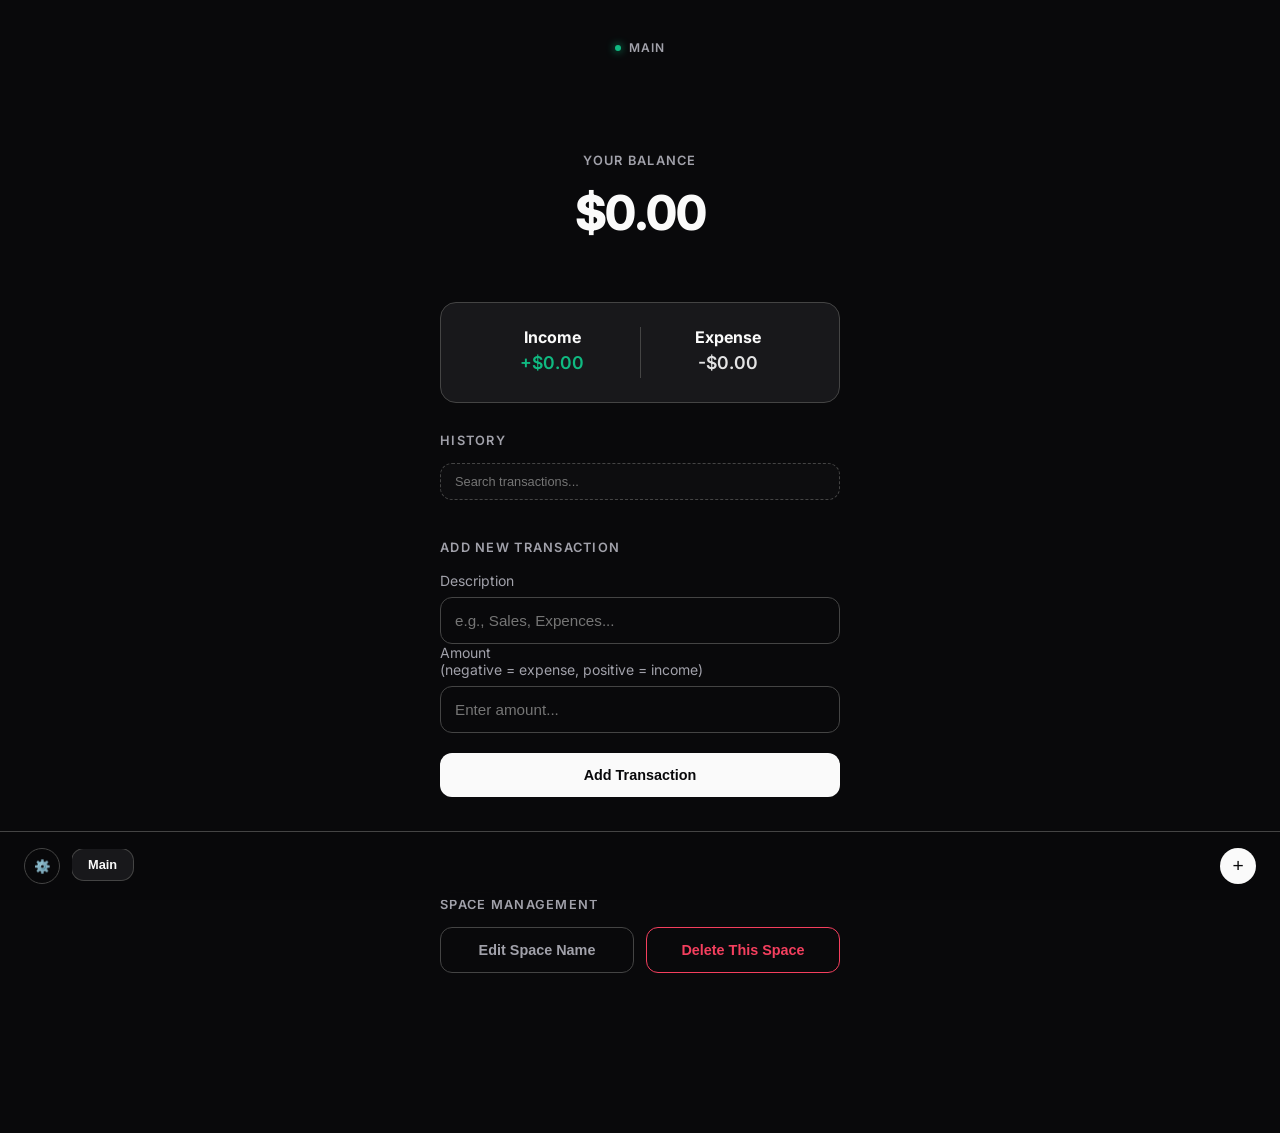
==== index.html @ cde17d9a "all done" ====
<!DOCTYPE html>
<html lang="en">
<head>
    <meta charset="UTF-8">
    <meta name="viewport" content="width=device-width, initial-scale=1.0">
    <title>Money Tracker</title>
    <link rel="preconnect" href="https://fonts.googleapis.com">
    <link rel="preconnect" href="https://fonts.gstatic.com" crossorigin>
    <link href="https://fonts.googleapis.com/css2?family=Inter:wght@400;500;600;700&display=swap" rel="stylesheet">
    <link rel="stylesheet" href="styles.css">
</head>
<body>
    <div class="container">
        <header class="app-header">
            <div class="status-dot"></div>
            <span id="current-space-name">Main</span>
        </header>

        <div class="balance-hero">
            <h3>Your Balance</h3>
            <h1 id="balance" class="balance">$0.00</h1>
        </div>

        <div class="inc-exp-container">
            <div>
                <h4>Income</h4>
                <p id="money-plus" class="money plus">+$0.00</p>
            </div>
            <div>
                <h4>Expense</h4>
                <p id="money-minus" class="money minus">-$0.00</p>
            </div>
        </div>

        <h3>History</h3>
        <div class="search-container">
            <input type="text" id="search" placeholder="Search transactions..." autocomplete="off" />
        </div>
        <ul id="list" class="list"></ul>

        <h3>Add New Transaction</h3>
        <form id="form">
            <div class="form-control">
                <label for="text">Description</label>
                <input type="text" id="text" placeholder="e.g., Sales, Expences..." required />
            </div>
            <div class="form-control">
                <label for="amount">Amount <br /> (negative = expense, positive = income)</label>
                <input type="number" step="0.01" id="amount" placeholder="Enter amount..." required />
            </div>
        <br>
            <button class="btn">Add Transaction</button>
        </form>
<br><br><br>
        <div class="space-management">
            <h3>Space Management</h3>
            <div class="space-actions">
                <button class="btn btn-ghost" id="edit-space-btn">Edit Space Name</button>
                <button class="btn btn-danger-ghost" id="delete-space-btn">Delete This Space</button>
            </div>
        </div>
    </div>

    <nav class="bottom-nav">
        <button class="nav-icon-btn" id="settings-btn" title="Settings">⚙️</button>
        <div class="spaces-container" id="spaces-list">
            <!-- Spaces will be injected here -->
        </div>
        <button class="add-space-btn" id="add-space-btn" title="Add Tracking Space">+</button>
    </nav>

    <!-- Modal Overlay -->
    <div class="modal-overlay" id="modal-overlay">
        <div class="modal">
            <h3>New Tracking Space</h3>
            <form id="space-form">
                <div class="form-control">
                    <label for="space-name">Space Name</label>
                    <input type="text" id="space-name" placeholder="e.g., Business, Savings..." required />
                </div>
                <div class="form-control">
                    <label for="space-desc">Description (Optional)</label>
                    <input type="text" id="space-desc" placeholder="What is this space for?" />
                </div>
                <div class="modal-actions">
                    <button type="button" class="btn btn-ghost" id="close-modal">Cancel</button>
                    <button type="submit" class="btn">Create Space</button>
                </div>
            </form>
        </div>
    </div>

    <!-- Settings Modal -->
    <div class="modal-overlay" id="settings-overlay">
        <div class="modal">
            <h3>Settings</h3>
            <form id="settings-form">
                <div class="form-control">
                    <label for="currency-select">Currency</label>
                    <select id="currency-select">
                        <option value="USD">USD ($)</option>
                        <option value="EUR">EUR (€)</option>
                        <option value="GBP">GBP (£)</option>
                        <option value="JPY">JPY (¥)</option>
                        <option value="INR">INR (₹)</option>
                    </select>
                </div>
                <div class="form-control">
                    <label for="theme-select">Theme</label>
                    <select id="theme-select">
                        <option value="dark">Dark Mode</option>
                        <option value="light">Light Mode</option>
                    </select>
                </div>
                <div class="modal-actions">
                    <button type="button" class="btn btn-danger" id="clear-data">Clear All Data</button>
                    <button type="submit" class="btn">Save Settings</button>
                </div>
            </form>
        </div>
    </div>

    <script src="main.js"></script>
</body>
</html>
---- styles.css ----
:root {
  --bg-color: #09090b; /* Zinc 950 */
  --card-bg: #18181b; /* Zinc 900 */
  --border-color: #444444; /* Zinc 800 */
  --text-main: #fafafa;
  --text-muted: #a1a1aa;
  --income: #10b981; /* Emerald 500 */
  --expense: #f43f5e; /* Rose 500 */
  --accent: #ffffff;
  --accent-muted: #3f3f46;
  --radius: 16px;
  --transition: all 0.2s ease;
}

[data-theme="light"] {
  --bg-color: #f1f5f9;
  --card-bg: #ffffff;
  --border-color: #5c5c5c;
  --text-main: #0f172a;
  --text-muted: #64748b;
}

* {
  box-sizing: border-box;
  margin: 0;
  padding: 0;
}

body {
  background-color: var(--bg-color);
  color: var(--text-main);
  display: flex;
  flex-direction: column;
  align-items: center;
  justify-content: flex-start;
  min-height: 100vh;
  font-family: 'Inter', -apple-system, sans-serif;
  padding: 40px 20px 120px 20px;
  -webkit-font-smoothing: antialiased;
}

.container {
  width: 100%;
  max-width: 400px;
}

.app-header {
    display: flex;
    align-items: center;
    justify-content: center;
    gap: 8px;
    margin-bottom: 3rem;
    font-size: 0.75rem;
    font-weight: 600;
    text-transform: uppercase;
    letter-spacing: 0.1em;
    color: var(--text-muted);
}

.status-dot {
    width: 6px;
    height: 6px;
    background-color: var(--income);
    border-radius: 50%;
    box-shadow: 0 0 8px var(--income);
}

h3 {
  font-size: 0.8rem;
  font-weight: 600;
  text-transform: uppercase;
  letter-spacing: 0.1em;
  color: var(--text-muted);
  margin: 30px 0 15px;
}

.balance-hero {
  text-align: center;
  margin-bottom: 40px;
  padding: 20px 0;
}

.balance {
  font-size: 3rem;
  font-weight: 800;
  letter-spacing: -0.03em;
  margin-top: 10px;
  transition: var(--transition);
  color: var(--text-main);
  font-variant-numeric: tabular-nums;
}

.balance.negative {
  color: var(--expense);
  -webkit-text-fill-color: var(--expense);
}

.inc-exp-container {
  background-color: var(--card-bg);
  border: 1px solid var(--border-color);
  padding: 24px;
  display: flex;
  justify-content: space-between;
  margin: 20px 0;
  border-radius: var(--radius);
}

.inc-exp-container > div {
  flex: 1;
  text-align: center;
}

.inc-exp-container > div:first-of-type {
  border-right: 1px solid var(--border-color);
}

.money {
  font-size: 1.1rem;
  font-weight: 600;
  margin: 5px 0;
}

.money.plus {
  color: var(--income);
}

.money.minus {
  color: var(--text-main);
  opacity: 0.9;
}

label {
  display: inline-block;
  font-size: 0.875rem;
  margin-bottom: 8px;
  color: var(--text-muted);
}

input {
  background-color: transparent;
  border: 1px solid var(--border-color);
  border-radius: 12px;
  color: var(--text-main);
  display: block;
  font-size: 0.95rem;
  padding: 14px;
  width: 100%;
  transition: var(--transition);
}

select {
  background-color: var(--bg-color);
  border: 1px solid var(--border-color);
  border-radius: 12px;
  color: var(--text-main);
  display: block;
  font-size: 0.95rem;
  padding: 14px;
  width: 100%;
  cursor: pointer;
}

input:focus {
  outline: none;
  border-color: var(--text-muted);
  background-color: rgba(255, 255, 255, 0.03);
}

.btn {
  background-color: var(--text-main);
  color: var(--bg-color);
  border: 0;
  display: block;
  font-size: 0.9rem;
  font-weight: 700;
  padding: 14px;
  width: 100%;
  border-radius: 12px;
  transition: var(--transition);
  cursor: pointer;
}

.btn-danger {
    background-color: var(--expense);
    color: white;
}

.btn:hover {
  opacity: 0.9;
  transform: translateY(-1px);
}

.list {
  list-style-type: none;
  margin-bottom: 40px;
}

.list li {
  border-bottom: 1px solid var(--border-color);
  display: flex;
  justify-content: space-between;
  align-items: center;
  padding: 16px 4px;
  transition: var(--transition);
  font-variant-numeric: tabular-nums;
}

.list li:hover {
  background-color: rgba(255, 255, 255, 0.02);
  padding-left: 12px;
  padding-right: 12px;
  border-radius: 8px;
}

.search-container {
    margin-bottom: 12px;
}

.search-container input {
    font-size: 0.8rem;
    padding: 10px 14px;
    background-color: rgba(255, 255, 255, 0.02);
    border-style: dashed;
}

.transaction-info {
    display: flex;
    flex-direction: column;
}

.transaction-date {
    font-size: 0.7rem;
    color: var(--text-muted);
    margin-top: 2px;
}

.transaction-amount {
    display: flex;
    align-items: center;
    gap: 12px;
}

.list li span {
    font-weight: 600;
}

.delete-btn {
  cursor: pointer;
  background-color: transparent;
  border: 1px solid var(--border-color);
  color: var(--expense);
  font-size: 0.7rem;
  font-weight: 600;
  padding: 6px 10px;
  border-radius: 8px;
  opacity: 0;
  transition: var(--transition);
}

.list li:hover .delete-btn {
  opacity: 1;
}

/* Bottom Navbar */
.bottom-nav {
    position: fixed;
    bottom: 0;
    left: 0;
    right: 0;
    background-color: rgba(9, 9, 11, 0.8);
    backdrop-filter: blur(10px);
    border-top: 1px solid var(--border-color);
    display: flex;
    align-items: center;
    padding: 16px 24px;
    z-index: 1000;
    gap: 12px;
}

.spaces-container {
    display: flex;
    gap: 8px;
    overflow-x: auto;
    flex: 1;
    padding-bottom: 4px; /* Space for scrollbar if needed */
}

.spaces-container::-webkit-scrollbar {
    height: 4px;
}

.space-tab {
    background: transparent;
    border: none;
    color: var(--text-muted);
    padding: 8px 16px;
    border-radius: 12px;
    white-space: nowrap;
    cursor: pointer;
    font-size: 0.8rem;
    font-weight: 600;
    transition: var(--transition);
}

.space-tab.active {
    background-color: var(--card-bg);
    color: var(--text-main);
    box-shadow: 0 0 0 1px var(--border-color);
}

.add-space-btn {
    background-color: var(--text-main);
    color: var(--bg-color);
    border: none;
    width: 36px;
    height: 36px;
    border-radius: 50%;
    cursor: pointer;
    font-size: 1.2rem;
}

.space-management {
    margin-top: 40px; /* Provides clear separation from the form above */
    margin-bottom: 40px; /* Ensures space before the bottom nav if it wasn't fixed */
}

.space-management h3 {
    margin-top: 0; /* Resets the default h3 top margin within this section */
    margin-bottom: 15px; /* Keeps consistent spacing below the heading */
}

.space-actions {
    display: flex;
    gap: 12px;
    margin-bottom: 20px;
}

.btn-danger-ghost {
    background-color: transparent;
    border: 1px solid var(--expense);
    color: var(--expense);
}

.btn-danger-ghost:hover {
    background-color: var(--expense);
    color: white;
}

.nav-icon-btn {
    background: transparent;
    border: 1px solid var(--border-color);
    color: var(--text-main);
    width: 36px;
    height: 36px;
    border-radius: 50%;
    cursor: pointer;
    display: flex;
    align-items: center;
    justify-content: center;
}

/* Modal Styles */
.modal-overlay {
    position: fixed;
    top: 0;
    left: 0;
    width: 100%;
    height: 100%;
    background-color: rgba(15, 23, 42, 0.8);
    backdrop-filter: blur(8px);
    display: none;
    align-items: center;
    justify-content: center;
    z-index: 2000;
    padding: 20px;
}

.modal-overlay.active {
    display: flex;
}

.modal {
    background-color: var(--card-bg);
    border: 1px solid var(--border-color);
    border-radius: var(--radius);
    padding: 24px;
    width: 100%;
    max-width: 400px;
    box-shadow: 0 25px 50px -12px rgba(0, 0, 0, 0.5);
}

.modal h3 {
    margin-top: 0;
    border: none;
    color: var(--text-main);
    font-size: 1.25rem;
    text-transform: none;
    letter-spacing: normal;
}

.modal-actions {
    display: flex;
    gap: 12px;
    margin-top: 24px;
}

.btn-ghost {
    background-color: transparent;
    border: 1px solid var(--border-color);
    color: var(--text-muted);
}

.btn-ghost:hover {
    background-color: rgba(255, 255, 255, 0.05);
    color: var(--text-main);
}
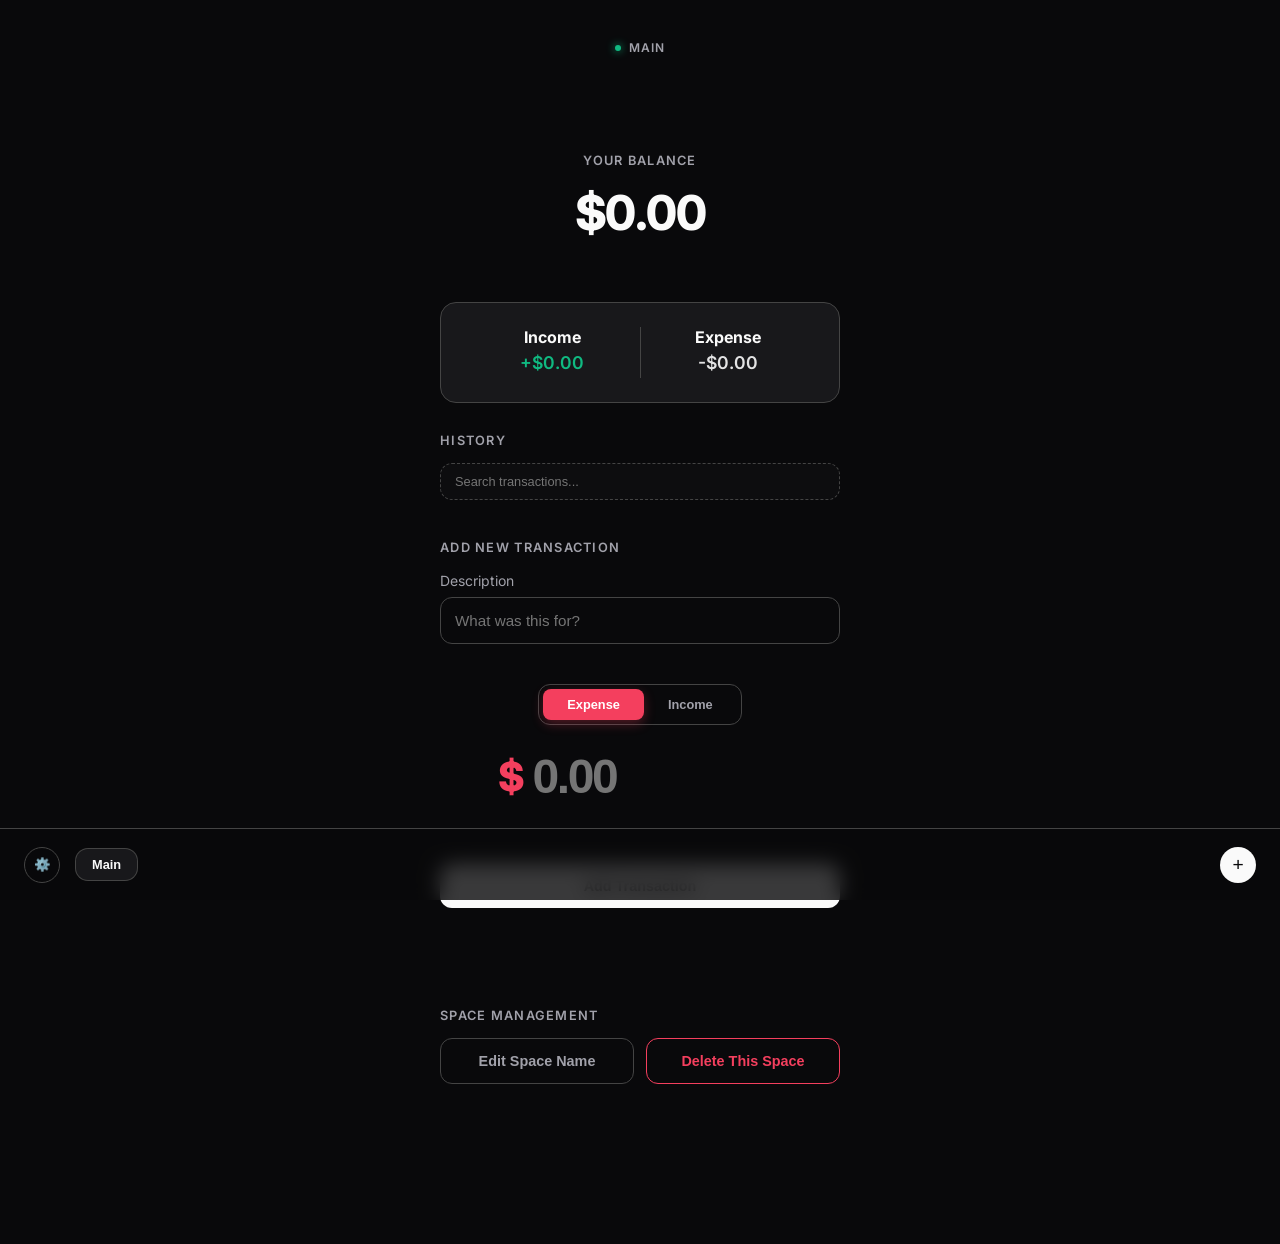
==== commit ff991c1a: "done" ====
--- a/index.html
+++ b/index.html
@@ -42,12 +42,20 @@
         <form id="form">
             <div class="form-control">
                 <label for="text">Description</label>
-                <input type="text" id="text" placeholder="e.g., Sales, Expences..." required />
+                <input type="text" id="text" placeholder="What was this for?" required />
             </div>
-            <div class="form-control">
-                <label for="amount">Amount <br /> (negative = expense, positive = income)</label>
-                <input type="number" step="0.01" id="amount" placeholder="Enter amount..." required />
+            
+            <div class="amount-selector expense-active" id="amount-selector">
+                <div class="segmented-control">
+                    <button type="button" class="segment-btn active" id="btn-expense">Expense</button>
+                    <button type="button" class="segment-btn" id="btn-income">Income</button>
+                </div>
+                <div class="massive-amount-wrapper">
+                    <span id="amount-currency-symbol">$</span>
+                    <input type="number" step="0.01" id="amount" placeholder="0.00" required />
+                </div>
             </div>
+
         <br>
             <button class="btn">Add Transaction</button>
         </form>
@@ -66,6 +74,7 @@
         <div class="spaces-container" id="spaces-list">
             <!-- Spaces will be injected here -->
         </div>
+        <button class="nav-btn" id="select-space-trigger" title="Select Tracking Space" style="display: none;">Select Tracking Space</button>
         <button class="add-space-btn" id="add-space-btn" title="Add Tracking Space">+</button>
     </nav>
 
@@ -120,6 +129,51 @@
         </div>
     </div>
 
+    <!-- Edit Transaction Modal -->
+    <div class="modal-overlay" id="edit-transaction-overlay">
+        <div class="modal">
+            <h3>Transaction Details</h3>
+            <form id="edit-form">
+                <div class="form-control">
+                    <label for="edit-text">Description</label>
+                    <input type="text" id="edit-text" required />
+                </div>
+                
+                <div class="amount-selector" id="edit-amount-selector">
+                    <div class="segmented-control">
+                        <button type="button" class="segment-btn" id="edit-btn-expense">Expense</button>
+                        <button type="button" class="segment-btn" id="edit-btn-income">Income</button>
+                    </div>
+                    <div class="massive-amount-wrapper">
+                        <span class="edit-currency-symbol">$</span>
+                        <input type="number" step="0.01" id="edit-amount" placeholder="0.00" required />
+                    </div>
+                </div>
+
+                <div class="modal-actions">
+                    <button type="button" class="btn btn-danger-ghost" id="edit-delete-btn">Delete</button>
+                    <div style="flex: 1; display: flex; gap: 12px; justify-content: flex-end;">
+                        <button type="button" class="btn btn-ghost" id="close-edit-modal">Cancel</button>
+                        <button type="submit" class="btn">Save Changes</button>
+                    </div>
+                </div>
+            </form>
+        </div>
+    </div>
+
+    <!-- Select Space Modal -->
+    <div class="modal-overlay" id="select-space-overlay">
+        <div class="modal">
+            <h3>Select Tracking Space</h3>
+            <div class="space-selection-list" id="modal-spaces-list">
+                <!-- Spaces will be injected here -->
+            </div>
+            <div class="modal-actions">
+                <button type="button" class="btn btn-ghost" id="close-select-space-modal">Close</button>
+            </div>
+        </div>
+    </div>
+
     <script src="main.js"></script>
 </body>
 </html>
--- a/styles.css
+++ b/styles.css
@@ -129,6 +129,85 @@
   opacity: 0.9;
 }
 
+/* Amount Selector */
+.amount-selector {
+    text-align: center;
+    margin: 40px 0;
+    transition: var(--transition);
+}
+
+.segmented-control {
+    display: inline-flex;
+    background-color: var(--bg-color);
+    padding: 4px;
+    border-radius: 12px;
+    border: 1px solid var(--border-color);
+    margin-bottom: 24px;
+}
+
+.segment-btn {
+    background: transparent;
+    border: none;
+    color: var(--text-muted);
+    padding: 8px 24px;
+    border-radius: 8px;
+    font-size: 0.8rem;
+    font-weight: 700;
+    cursor: pointer;
+    transition: var(--transition);
+}
+
+.expense-active #btn-expense {
+    background-color: var(--expense);
+    color: white;
+    box-shadow: 0 4px 12px rgba(244, 63, 94, 0.3);
+}
+
+.income-active #btn-income {
+    background-color: var(--income);
+    color: white;
+    box-shadow: 0 4px 12px rgba(16, 185, 129, 0.3);
+}
+
+.massive-amount-wrapper {
+    display: flex;
+    align-items: center;
+    justify-content: center;
+    gap: 8px;
+    font-weight: 800;
+}
+
+.massive-amount-wrapper span {
+    font-size: 2.5rem;
+    color: var(--text-muted);
+    transition: var(--transition);
+}
+
+.massive-amount-wrapper input {
+    background: transparent;
+    border: none;
+    width: auto;
+    max-width: 250px;
+    font-size: 3rem;
+    font-weight: 800;
+    padding: 0;
+    text-align: left;
+    letter-spacing: -0.05em;
+}
+
+.expense-active .massive-amount-wrapper input,
+.expense-active .massive-amount-wrapper span { color: var(--expense); }
+
+.income-active .massive-amount-wrapper input,
+.income-active .massive-amount-wrapper span { color: var(--income); }
+
+/* Hide arrows from number input */
+input::-webkit-outer-spin-button,
+input::-webkit-inner-spin-button {
+  -webkit-appearance: none;
+  margin: 0;
+}
+
 label {
   display: inline-block;
   font-size: 0.875rem;
@@ -203,6 +282,7 @@
   padding: 16px 4px;
   transition: var(--transition);
   font-variant-numeric: tabular-nums;
+  cursor: pointer;
 }
 
 .list li:hover {
@@ -253,12 +333,7 @@
   font-weight: 600;
   padding: 6px 10px;
   border-radius: 8px;
-  opacity: 0;
   transition: var(--transition);
-}
-
-.list li:hover .delete-btn {
-  opacity: 1;
 }
 
 /* Bottom Navbar */
@@ -272,9 +347,19 @@
     border-top: 1px solid var(--border-color);
     display: flex;
     align-items: center;
+    justify-content: space-between;
     padding: 16px 24px;
     z-index: 1000;
     gap: 12px;
+    height: fit-content;
+}
+
+.nav-btn {
+    background-color: transparent;
+    border: 1px solid var(--border-color);
+    border-radius: 10px;
+    color: var(--text-main);
+    padding: 10px;
 }
 
 .spaces-container {
@@ -282,11 +367,11 @@
     gap: 8px;
     overflow-x: auto;
     flex: 1;
-    padding-bottom: 4px; /* Space for scrollbar if needed */
+    padding: 4px; /* Space for scrollbar if needed */
 }
 
 .spaces-container::-webkit-scrollbar {
-    height: 4px;
+    height: fit-content;
 }
 
 .space-tab {
@@ -413,4 +498,35 @@
 .btn-ghost:hover {
     background-color: rgba(255, 255, 255, 0.05);
     color: var(--text-main);
+}
+
+/* Space Selection List */
+.space-selection-list {
+    display: flex;
+    flex-direction: column;
+    gap: 12px;
+    max-height: 350px;
+    overflow-y: auto;
+    margin-top: 16px;
+    padding-right: 4px;
+}
+
+.space-selection-item {
+    background-color: var(--bg-color);
+    border: 1px solid var(--border-color);
+    color: var(--text-main);
+    padding: 14px 18px;
+    border-radius: 12px;
+    text-align: left;
+    cursor: pointer;
+    transition: var(--transition);
+}
+
+.space-selection-item:hover {
+    background-color: rgba(255, 255, 255, 0.03);
+    border-color: var(--text-muted);
+}
+
+.space-selection-item.active {
+    border-color: var(--income);
 }
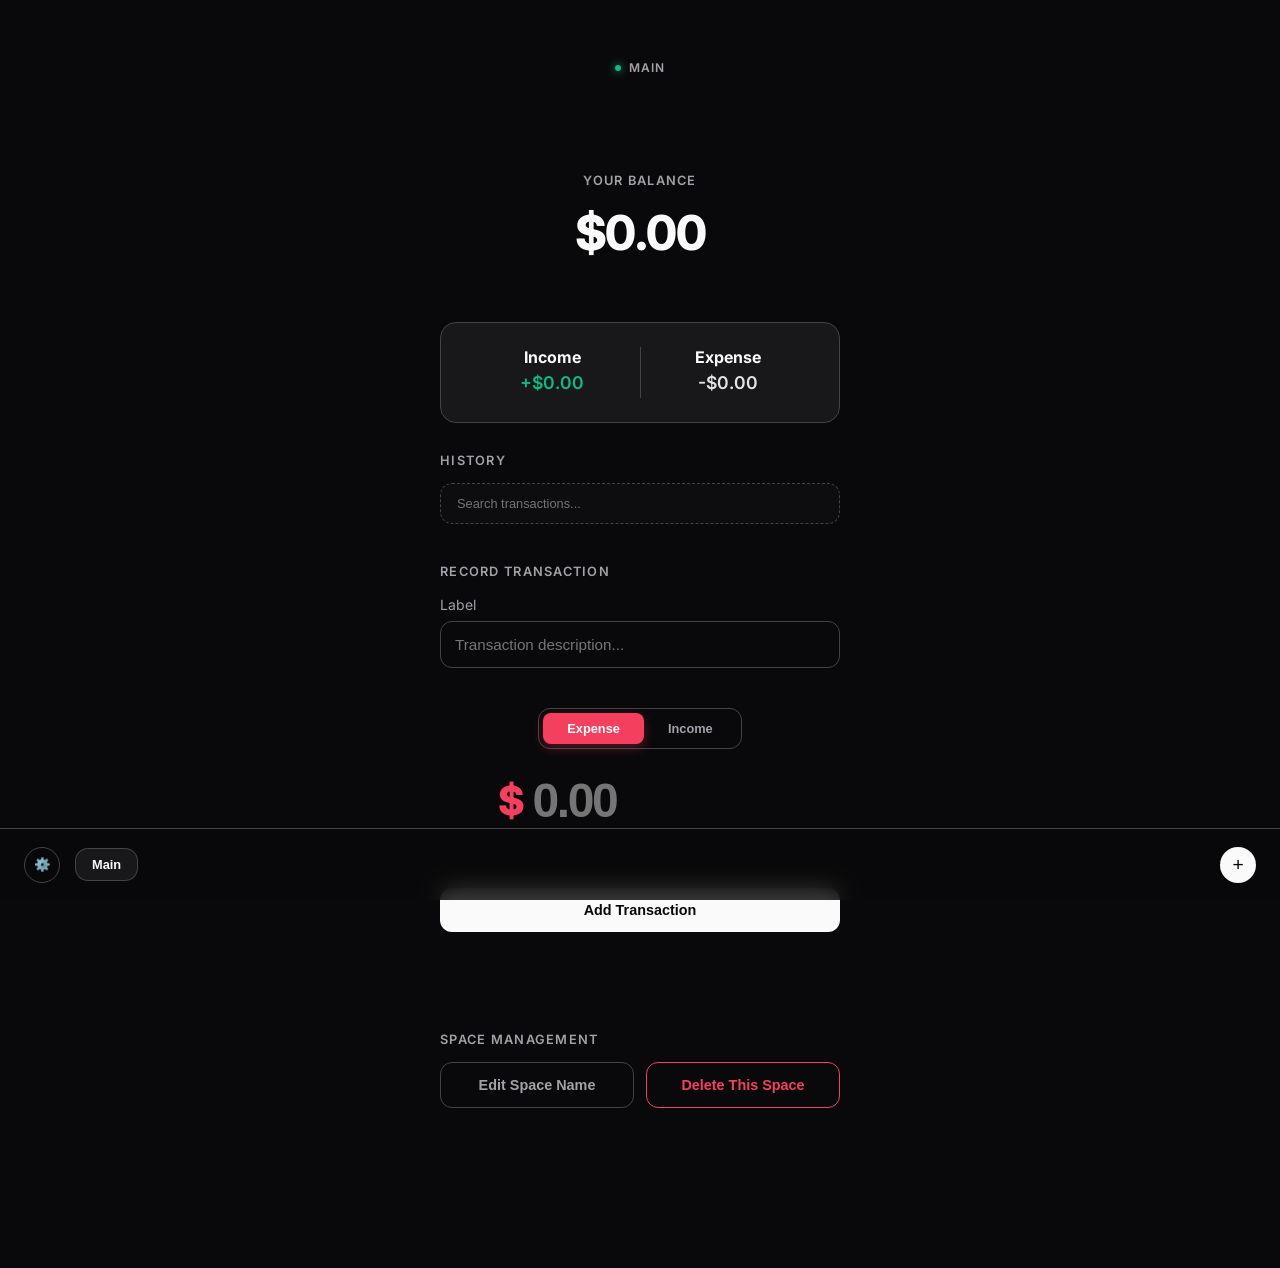
==== commit bdb3c43f: "done" ====
--- a/index.html
+++ b/index.html
@@ -38,11 +38,11 @@
         </div>
         <ul id="list" class="list"></ul>
 
-        <h3>Add New Transaction</h3>
+        <h3>Record Transaction</h3>
         <form id="form">
             <div class="form-control">
-                <label for="text">Description</label>
-                <input type="text" id="text" placeholder="What was this for?" required />
+                <label for="text">Label</label>
+                <input type="text" id="text" placeholder="Transaction description..." required />
             </div>
             
             <div class="amount-selector expense-active" id="amount-selector">
@@ -74,7 +74,7 @@
         <div class="spaces-container" id="spaces-list">
             <!-- Spaces will be injected here -->
         </div>
-        <button class="nav-btn" id="select-space-trigger" title="Select Tracking Space" style="display: none;">Select Tracking Space</button>
+        <button class="nav-btn" id="select-space-trigger" title="Select Tracking Space" style="display: none;">Switch Space</button>
         <button class="add-space-btn" id="add-space-btn" title="Add Tracking Space">+</button>
     </nav>
 
--- a/styles.css
+++ b/styles.css
@@ -35,13 +35,20 @@
   justify-content: flex-start;
   min-height: 100vh;
   font-family: 'Inter', -apple-system, sans-serif;
-  padding: 40px 20px 120px 20px;
+  padding: 60px 20px 120px 20px;
   -webkit-font-smoothing: antialiased;
 }
 
 .container {
   width: 100%;
   max-width: 400px;
+}
+
+.balance-hero {
+  text-align: center;
+  margin-bottom: 40px;
+  padding: 20px 0;
+  animation: fadeInDown 0.8s cubic-bezier(0.16, 1, 0.3, 1);
 }
 
 .app-header {
@@ -74,12 +81,6 @@
   margin: 30px 0 15px;
 }
 
-.balance-hero {
-  text-align: center;
-  margin-bottom: 40px;
-  padding: 20px 0;
-}
-
 .balance {
   font-size: 3rem;
   font-weight: 800;
@@ -103,6 +104,12 @@
   justify-content: space-between;
   margin: 20px 0;
   border-radius: var(--radius);
+  transition: transform 0.3s ease;
+}
+
+.inc-exp-container:hover {
+  transform: translateY(-2px);
+  border-color: var(--accent-muted);
 }
 
 .inc-exp-container > div {
@@ -167,6 +174,10 @@
     background-color: var(--income);
     color: white;
     box-shadow: 0 4px 12px rgba(16, 185, 129, 0.3);
+}
+
+.segment-btn:active {
+    transform: scale(0.95);
 }
 
 .massive-amount-wrapper {
@@ -269,6 +280,10 @@
   transform: translateY(-1px);
 }
 
+.btn:active {
+    transform: translateY(0) scale(0.98);
+}
+
 .list {
   list-style-type: none;
   margin-bottom: 40px;
@@ -298,9 +313,15 @@
 
 .search-container input {
     font-size: 0.8rem;
-    padding: 10px 14px;
+    padding: 12px 16px;
     background-color: rgba(255, 255, 255, 0.02);
-    border-style: dashed;
+    border: 1px dashed var(--border-color);
+    transition: border-style 0.3s ease;
+}
+
+.search-container input:focus {
+    border-style: solid;
+    border-color: var(--text-muted);
 }
 
 .transaction-info {
@@ -356,10 +377,13 @@
 
 .nav-btn {
     background-color: transparent;
-    border: 1px solid var(--border-color);
-    border-radius: 10px;
+    border: none;
     color: var(--text-main);
-    padding: 10px;
+    padding: 8px 12px;
+    font-size: 0.75rem;
+    font-weight: 700;
+    text-transform: uppercase;
+    letter-spacing: 0.05em;
 }
 
 .spaces-container {
@@ -458,6 +482,7 @@
     justify-content: center;
     z-index: 2000;
     padding: 20px;
+    transition: opacity 0.3s ease;
 }
 
 .modal-overlay.active {
@@ -472,6 +497,7 @@
     width: 100%;
     max-width: 400px;
     box-shadow: 0 25px 50px -12px rgba(0, 0, 0, 0.5);
+    animation: modalIn 0.4s cubic-bezier(0.16, 1, 0.3, 1);
 }
 
 .modal h3 {
@@ -515,9 +541,11 @@
     background-color: var(--bg-color);
     border: 1px solid var(--border-color);
     color: var(--text-main);
-    padding: 14px 18px;
+    padding: 16px 20px;
     border-radius: 12px;
-    text-align: left;
+    display: flex;
+    justify-content: space-between;
+    align-items: center;
     cursor: pointer;
     transition: var(--transition);
 }
@@ -528,5 +556,40 @@
 }
 
 .space-selection-item.active {
-    border-color: var(--income);
+    border-color: var(--text-main);
+    background-color: rgba(255, 255, 255, 0.05);
+}
+
+.space-selection-item .space-balance {
+    font-family: inherit;
+    font-variant-numeric: tabular-nums;
+    font-weight: 700;
+}
+
+/* Keyframe Animations */
+@keyframes fadeInDown {
+    from { opacity: 0; transform: translateY(-20px); }
+    to { opacity: 1; transform: translateY(0); }
+}
+
+@keyframes listItemIn {
+    from { 
+        opacity: 0; 
+        transform: translateX(-10px); 
+    }
+    to { 
+        opacity: 1; 
+        transform: translateX(0); 
+    }
+}
+
+@keyframes modalIn {
+    from { 
+        opacity: 0; 
+        transform: scale(0.95) translateY(10px); 
+    }
+    to { 
+        opacity: 1; 
+        transform: scale(1) translateY(0); 
+    }
 }
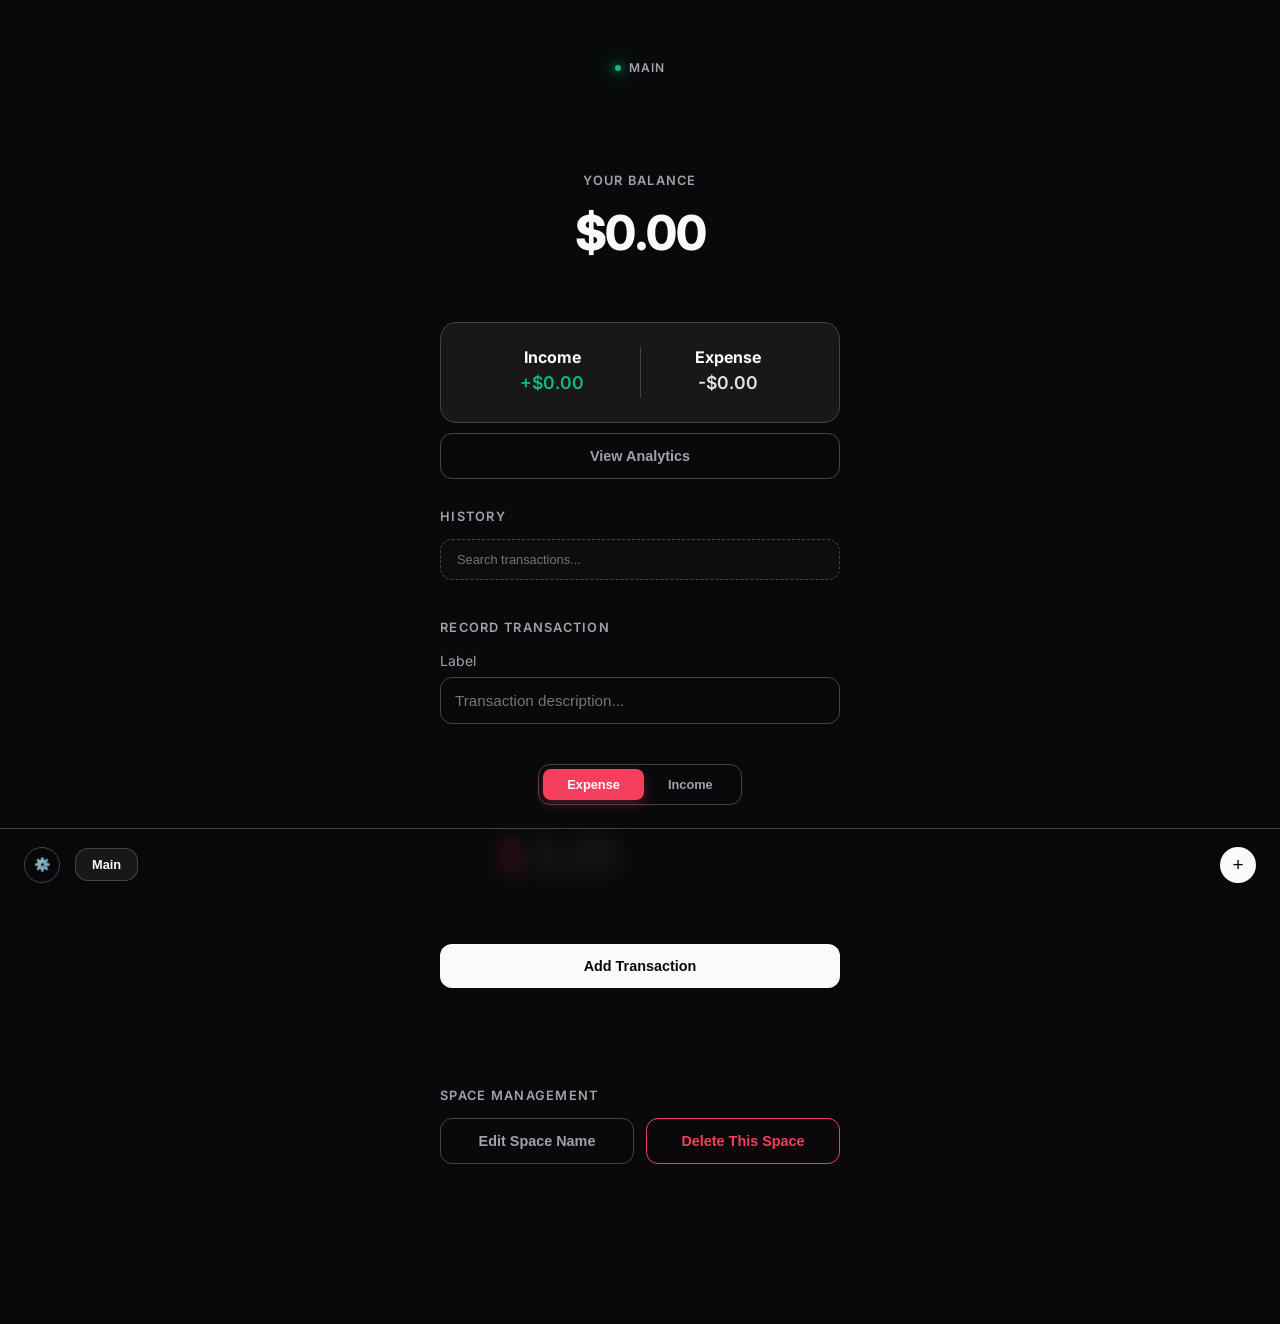
==== commit bfbdae70: "done done" ====
--- a/index.html
+++ b/index.html
@@ -31,6 +31,7 @@
                 <p id="money-minus" class="money minus">-$0.00</p>
             </div>
         </div>
+        <button id="view-analytics" class="btn btn-ghost" style="margin-top: -10px; margin-bottom: 20px;">View Analytics</button>
 
         <h3>History</h3>
         <div class="search-container">
--- a/styles.css
+++ b/styles.css
@@ -69,7 +69,23 @@
     height: 6px;
     background-color: var(--income);
     border-radius: 50%;
-    box-shadow: 0 0 8px var(--income);
+    box-shadow: 0 0 10px var(--income), 0 0 20px var(--income), 0 0 30px var(--income);
+    animation: statusPulse 2s infinite ease-in-out;
+}
+
+@keyframes statusPulse {
+    0% {
+        transform: scale(1);
+        box-shadow: 0 0 8px var(--income), 0 0 16px var(--income);
+    }
+    50% {
+        transform: scale(1.1);
+        box-shadow: 0 0 15px var(--income), 0 0 30px var(--income), 0 0 45px var(--income);
+    }
+    100% {
+        transform: scale(1);
+        box-shadow: 0 0 8px var(--income), 0 0 16px var(--income);
+    }
 }
 
 h3 {
@@ -134,6 +150,78 @@
 .money.minus {
   color: var(--text-main);
   opacity: 0.9;
+}
+
+/* Analytics Dashboard */
+.analytics-grid {
+    display: grid;
+    grid-template-columns: repeat(2, 1fr);
+    gap: 16px;
+    margin-bottom: 32px;
+}
+
+.metric-card {
+    background-color: var(--card-bg);
+    border: 1px solid var(--border-color);
+    padding: 20px;
+    border-radius: var(--radius);
+    display: flex;
+    flex-direction: column;
+    gap: 4px;
+}
+
+.metric-label {
+    font-size: 0.7rem;
+    text-transform: uppercase;
+    letter-spacing: 0.05em;
+    color: var(--text-muted);
+    font-weight: 600;
+}
+
+.metric-value {
+    font-size: 1.5rem;
+    font-weight: 700;
+    font-variant-numeric: tabular-nums;
+    letter-spacing: -0.02em;
+}
+
+.metric-trend {
+    font-size: 0.65rem;
+    color: var(--text-muted);
+    font-weight: 500;
+}
+
+.chart-section {
+    background-color: var(--card-bg);
+    border: 1px solid var(--border-color);
+    padding: 24px;
+    border-radius: var(--radius);
+    margin-bottom: 32px;
+}
+
+.chart-wrapper {
+    position: relative;
+    height: 300px;
+    width: 100%;
+}
+
+.section-header {
+    display: flex;
+    justify-content: space-between;
+    align-items: center;
+    margin-bottom: 20px;
+}
+
+.data-table {
+    width: 100%;
+    border-collapse: collapse;
+    font-size: 0.8rem;
+    font-variant-numeric: tabular-nums;
+}
+
+.data-table td {
+    padding: 14px 0;
+    border-bottom: 1px solid var(--border-color);
 }
 
 /* Amount Selector */
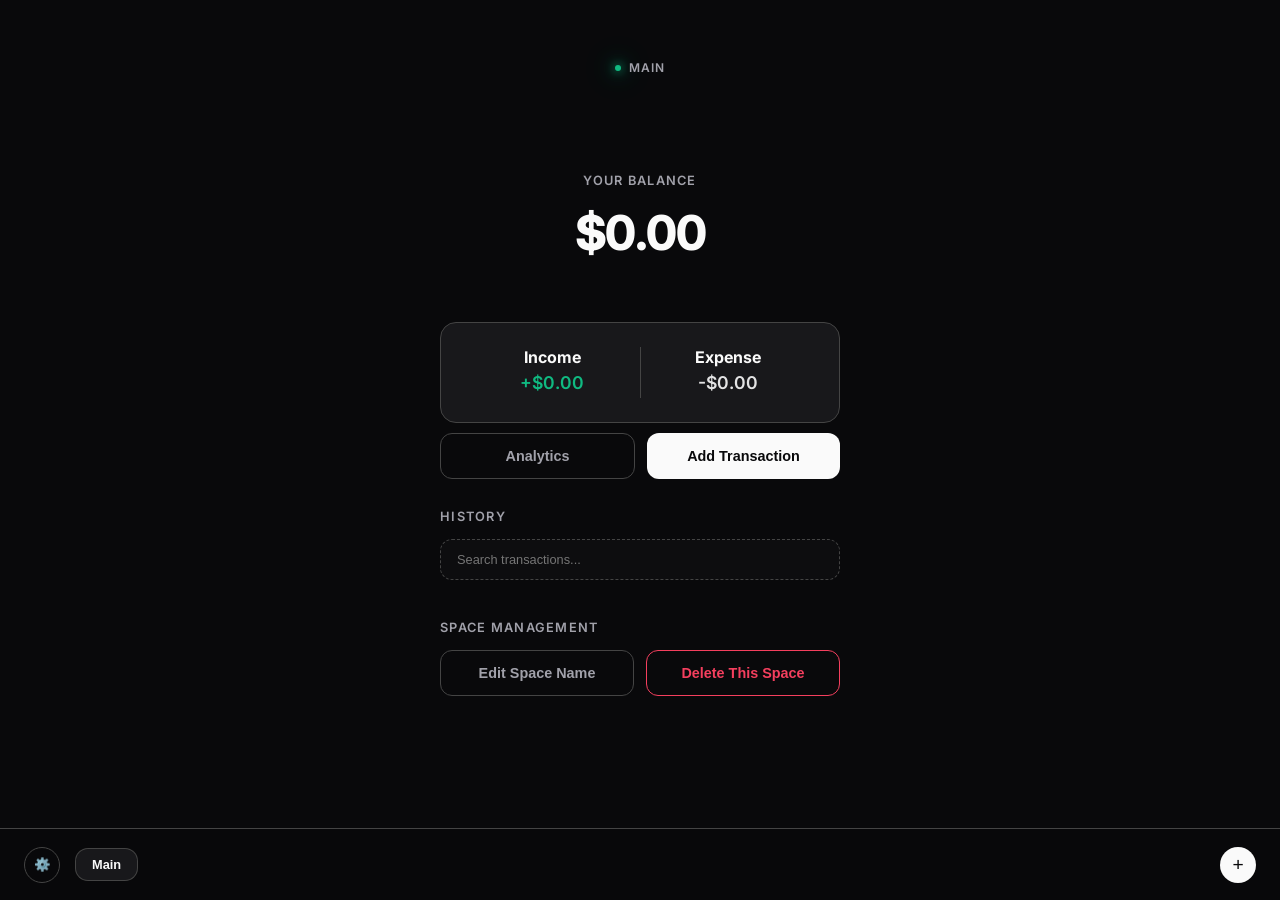
==== commit a482dde7: "doneee" ====
--- a/index.html
+++ b/index.html
@@ -14,6 +14,7 @@
         <header class="app-header">
             <div class="status-dot"></div>
             <span id="current-space-name">Main</span>
+            <button id="transfer-trigger" class="nav-icon-btn" title="Transfer Funds" style="position: absolute; right: 0; display: none;">⇄</button>
         </header>
 
         <div class="balance-hero">
@@ -31,36 +32,16 @@
                 <p id="money-minus" class="money minus">-$0.00</p>
             </div>
         </div>
-        <button id="view-analytics" class="btn btn-ghost" style="margin-top: -10px; margin-bottom: 20px;">View Analytics</button>
+        <div style="display: flex; gap: 12px; margin-top: -10px; margin-bottom: 20px;">
+            <button id="view-analytics" class="btn btn-ghost" style="flex: 1;">Analytics</button>
+            <button id="open-add-transaction" class="btn" style="flex: 1;">Add Transaction</button>
+        </div>
 
         <h3>History</h3>
         <div class="search-container">
             <input type="text" id="search" placeholder="Search transactions..." autocomplete="off" />
         </div>
         <ul id="list" class="list"></ul>
-
-        <h3>Record Transaction</h3>
-        <form id="form">
-            <div class="form-control">
-                <label for="text">Label</label>
-                <input type="text" id="text" placeholder="Transaction description..." required />
-            </div>
-            
-            <div class="amount-selector expense-active" id="amount-selector">
-                <div class="segmented-control">
-                    <button type="button" class="segment-btn active" id="btn-expense">Expense</button>
-                    <button type="button" class="segment-btn" id="btn-income">Income</button>
-                </div>
-                <div class="massive-amount-wrapper">
-                    <span id="amount-currency-symbol">$</span>
-                    <input type="number" step="0.01" id="amount" placeholder="0.00" required />
-                </div>
-            </div>
-
-        <br>
-            <button class="btn">Add Transaction</button>
-        </form>
-<br><br><br>
         <div class="space-management">
             <h3>Space Management</h3>
             <div class="space-actions">
@@ -130,14 +111,82 @@
         </div>
     </div>
 
+    <!-- Add Transaction Modal -->
+    <div class="modal-overlay" id="add-transaction-overlay">
+        <div class="modal">
+            <h3>Record Transaction</h3>
+            <form id="form">
+                <div style="display: flex; gap: 12px;">
+                    <div class="form-control" style="flex: 2;">
+                        <label for="text">Label</label>
+                        <input type="text" id="text" placeholder="Transaction description..." required />
+                    </div>
+                    <div class="form-control" style="flex: 1;">
+                        <label for="category">Category</label>
+                        <select id="category">
+                            <option value="Revenue">Revenue</option>
+                            <option value="Expences">Expences</option>
+                            <option value="Equity">Equity/Investment</option>
+                            <option value="Payroll">Payroll & Benefits</option>
+                            <option value="Marketing">Marketing & Growth</option>
+                            <option value="Software">Software & SaaS</option>
+                            <option value="Legal">Legal & Compliance</option>
+                            <option value="Logistics">Logistics & Supply</option>
+                            <option value="Operations">Operations</option>
+                            <option value="Real Estate">Real Estate/Rent</option>
+                            <option value="Consulting">Consulting</option>
+                            <option value="Taxes">Taxes</option>
+                            <option value="Lifestyle">Lifestyle</option>
+                        </select>
+                    </div>
+                </div>
+                
+                <div class="amount-selector expense-active" id="amount-selector">
+                    <div class="segmented-control">
+                        <button type="button" class="segment-btn active" id="btn-expense">Expense</button>
+                        <button type="button" class="segment-btn" id="btn-income">Income</button>
+                    </div>
+                    <div class="massive-amount-wrapper">
+                        <span id="amount-currency-symbol">$</span>
+                        <input type="number" step="0.01" id="amount" placeholder="0.00" required />
+                    </div>
+                </div>
+
+                <div class="modal-actions">
+                    <button type="button" class="btn btn-ghost" id="close-add-modal">Cancel</button>
+                    <button type="submit" class="btn">Add Transaction</button>
+                </div>
+            </form>
+        </div>
+    </div>
+
     <!-- Edit Transaction Modal -->
     <div class="modal-overlay" id="edit-transaction-overlay">
         <div class="modal">
             <h3>Transaction Details</h3>
             <form id="edit-form">
-                <div class="form-control">
-                    <label for="edit-text">Description</label>
-                    <input type="text" id="edit-text" required />
+                <div style="display: flex; gap: 12px;">
+                    <div class="form-control" style="flex: 2;">
+                        <label for="edit-text">Description</label>
+                        <input type="text" id="edit-text" required />
+                    </div>
+                    <div class="form-control" style="flex: 1;">
+                        <label for="edit-category">Category</label>
+                        <select id="edit-category">
+                            <option value="Revenue">Revenue</option>
+                            <option value="Equity">Equity/Investment</option>
+                            <option value="Payroll">Payroll & Benefits</option>
+                            <option value="Marketing">Marketing & Growth</option>
+                            <option value="Software">Software & SaaS</option>
+                            <option value="Legal">Legal & Compliance</option>
+                            <option value="Logistics">Logistics & Supply</option>
+                            <option value="Operations">Operations</option>
+                            <option value="Real Estate">Real Estate/Rent</option>
+                            <option value="Consulting">Consulting</option>
+                            <option value="Taxes">Taxes</option>
+                            <option value="Lifestyle">Lifestyle</option>
+                        </select>
+                    </div>
                 </div>
                 
                 <div class="amount-selector" id="edit-amount-selector">
@@ -175,6 +224,66 @@
         </div>
     </div>
 
+    <!-- Inter-Space Transfer Modal (Stepped Wizard) -->
+    <div class="modal-overlay" id="transfer-overlay">
+        <div class="modal">
+            <div style="display: flex; justify-content: space-between; align-items: center; margin-bottom: 20px;">
+                <h3 style="margin: 0; text-transform: none; font-size: 1.1rem;">Transfer Funds</h3>
+                <span id="step-indicator" style="font-size: 0.7rem; color: var(--text-muted); font-weight: 700;">STEP 1/3</span>
+            </div>
+
+            <!-- Step 1: Select Target Space -->
+            <div class="transfer-step active" id="transfer-step-1">
+                <label>Select Destination/Source Space</label>
+                <div class="space-selection-list" id="transfer-space-list">
+                    <!-- Spaces injected via JS -->
+                </div>
+            </div>
+
+            <!-- Step 2: Direction & Amount -->
+            <div class="transfer-step" id="transfer-step-2">
+                <div class="form-control" style="margin-bottom: 30px;">
+                    <label id="transfer-out-label">Send to Space</label>
+                    <div class="massive-amount-wrapper transfer-out-wrapper">
+                        <span class="edit-currency-symbol">$</span>
+                        <input type="number" step="0.01" id="transfer-amount-out" placeholder="0.00" style="font-size: 2.2rem;" />
+                    </div>
+                </div>
+                <div class="form-control">
+                    <label id="transfer-in-label">Receive from Space (optional)</label>
+                    <div class="massive-amount-wrapper transfer-in-wrapper">
+                        <span class="edit-currency-symbol">$</span>
+                        <input type="number" step="0.01" id="transfer-amount-in" placeholder="0.00" style="font-size: 2.2rem;" />
+                    </div>
+                </div>
+            </div>
+
+            <!-- Step 3: Details -->
+            <div class="transfer-step" id="transfer-step-3">
+                <div class="form-control">
+                    <label>Transfer Description</label>
+                    <input type="text" id="transfer-text" placeholder="e.g., Internal Reallocation" />
+                </div>
+                <div class="form-control">
+                    <label>Category</label>
+                    <select id="transfer-category">
+                        <option value="Equity">Equity/Investment</option>
+                        <option value="Operations">Operations</option>
+                        <option value="Logistics">Logistics & Supply</option>
+                        <option value="Revenue">Revenue</option>
+                        <option value="Lifestyle">Lifestyle</option>
+                    </select>
+                </div>
+            </div>
+
+            <div class="modal-actions">
+                <button type="button" class="btn btn-ghost" id="transfer-back-btn" style="display: none;">Back</button>
+                <button type="button" class="btn btn-ghost" id="close-transfer-modal">Cancel</button>
+                <button type="button" class="btn" id="transfer-next-btn">Next Step</button>
+            </div>
+        </div>
+    </div>
+
     <script src="main.js"></script>
 </body>
 </html>
--- a/styles.css
+++ b/styles.css
@@ -57,6 +57,7 @@
     justify-content: center;
     gap: 8px;
     margin-bottom: 3rem;
+    position: relative;
     font-size: 0.75rem;
     font-weight: 600;
     text-transform: uppercase;
@@ -421,6 +422,17 @@
     font-size: 0.7rem;
     color: var(--text-muted);
     margin-top: 2px;
+}
+
+.category-tag {
+    font-size: 0.6rem;
+    padding: 2px 6px;
+    background-color: var(--accent-muted);
+    color: var(--text-muted);
+    border-radius: 4px;
+    text-transform: uppercase;
+    font-weight: 700;
+    letter-spacing: 0.05em;
 }
 
 .transaction-amount {
@@ -680,4 +692,21 @@
         opacity: 1; 
         transform: scale(1) translateY(0); 
     }
+}
+
+.transfer-step {
+    display: none;
+}
+.transfer-step.active {
+    display: block;
+}
+
+.transfer-out-wrapper span,
+.transfer-out-wrapper input {
+    color: var(--expense);
+}
+
+.transfer-in-wrapper span,
+.transfer-in-wrapper input {
+    color: var(--income);
 }
